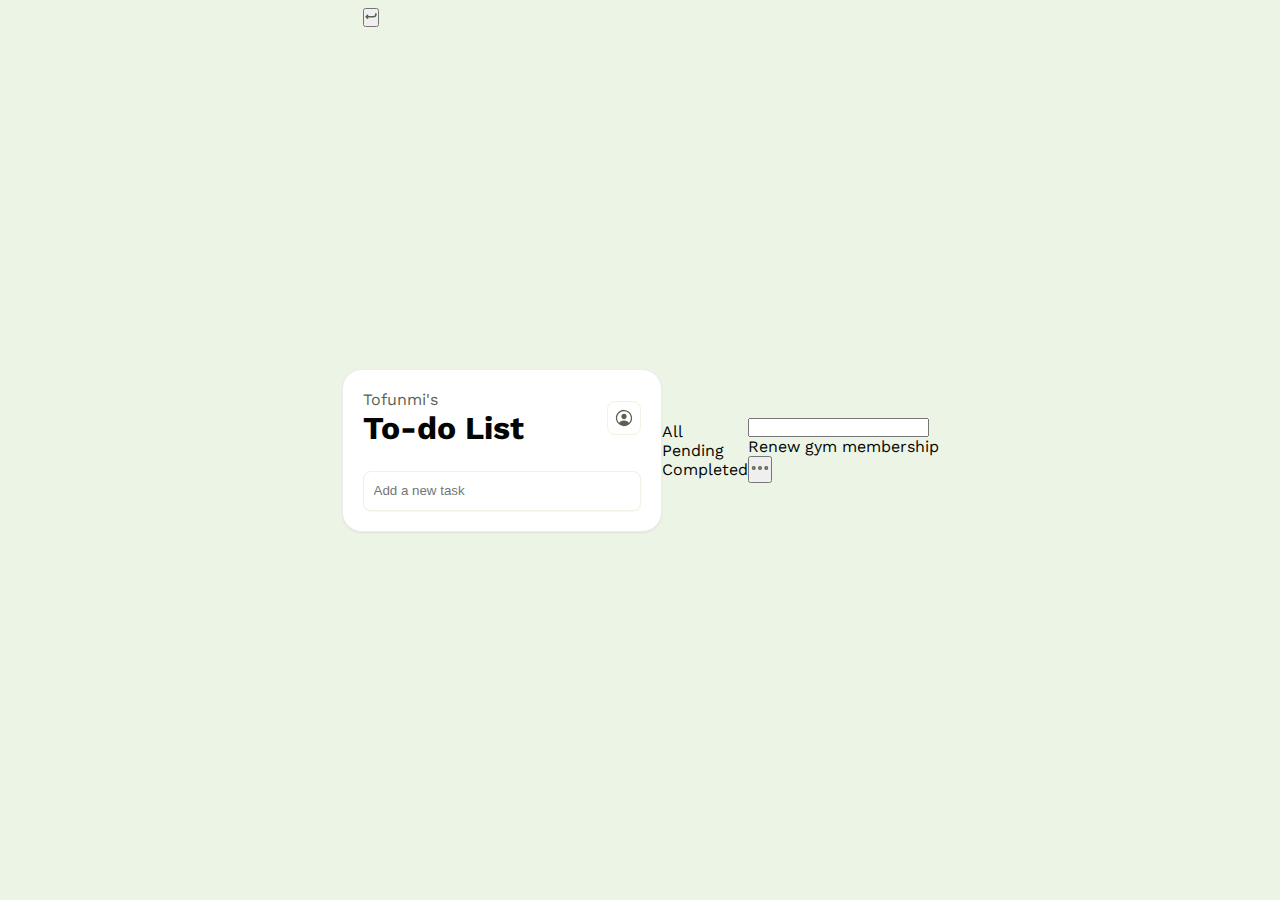
==== index.html @ c7def02f "Initial commit" ====
<!DOCTYPE html>
<html>

<head>
  <meta charset="utf-8">
  <meta name="viewport" content="width=device-width">
  <title>replit</title>
  <link href="style.css" rel="stylesheet" type="text/css" />
</head>

<body>
  <div class="container">
    <div class="header">
      <div id="user">
        <p class="username"><span id="name">Tofunmi</span>'s</p>
        <h1>To-do List</h1>
      </div>
      <div id="profile">
        <img src="/svgs/profile.svg" alt="profile">
      </div>
    </div>
    <di3wq  v class="new-task">
      <input type="text" placeholder="Add a new task">
      <button id="submit" type="submit">
        <img src="/svgs/return.svg">
      </button>
    </div>
    <div class="tab-container">
      <div class="tab">All</div>
      <div class="tab">Pending</div>
      <div class="tab">Completed</div>
    </div>
    <div class="task-list">
      <div class="task">
        <input type="check" id="task1">
        <label for="task1">
          <p>Renew gym membership</p>
        </label>
        <button class="task-options">
          <img src="svgs/options1.svg" alt="options">
        </button>
      </div>
    </div>
  </div>
  <script src="script.js"></script>

  <!--
  This script places a badge on your repl's full-browser view back to your repl's cover
  page. Try various colors for the theme: dark, light, red, orange, yellow, lime, green,
  teal, blue, blurple, magenta, pink!
  -->
  <script src="https://replit.com/public/js/replit-badge-v2.js" theme="dark" position="bottom-right"></script>
</body>

</html>
---- style.css ----
@import url('https://fonts.googleapis.com/css2?family=Work+Sans:wght@400;500;700&display=swap');

html {
  height: 100%;
  width: 100%;
  font-family: 'Work Sans', sans-serif;
}

* {
  margin: 0;
  padding: 0;
  box-sizing: border-box;
}

body {
  background-color: #ECF4E6;
  display: flex;
  align-items: center !important;
  justify-content: center;
  color: #030502;
  height: 100vh;
}

.container {
  display: flex;
  flex-direction: column;
  gap: 1.5rem;
  padding: 20px;
  border-radius: 20px;
  border: 1px solid rgba(3, 5, 2, 0.07);
  background: #FFF;
  box-shadow: 0px 1px 2px 0px rgba(3, 5, 2, 0.07);
  min-width: 320px;
}

.header {
  display: flex;
  justify-content: space-between;
  align-items: center;
}

.user {
  display: flex;
  flex-direction: column;
  gap: .5rem;
  align-items: center;
}

.username {
  color: #596250;
}

#profile {
  display: flex;
  padding: 6px;
  align-items: flex-start;
  gap: 8px;
  border-radius: 8px;
  border: 1px solid #ECF4E6;
  background: #FFF;
}

input[type=text] {
  display: flex;
  width: 100%;
  height: 2.5rem;
  padding: 10px;
  justify-content: flex-start;
  align-items: center;
  border-radius: 8px;
  border: 1px solid #ECF4E6;
  background: #FFF;
  box-shadow: 0px 1px 2px 0px rgba(3, 5, 2, 0.04);
}

.new-task {
  display: inline-block;
}

#submit {
  position: absolute;
  top: 8px;
}
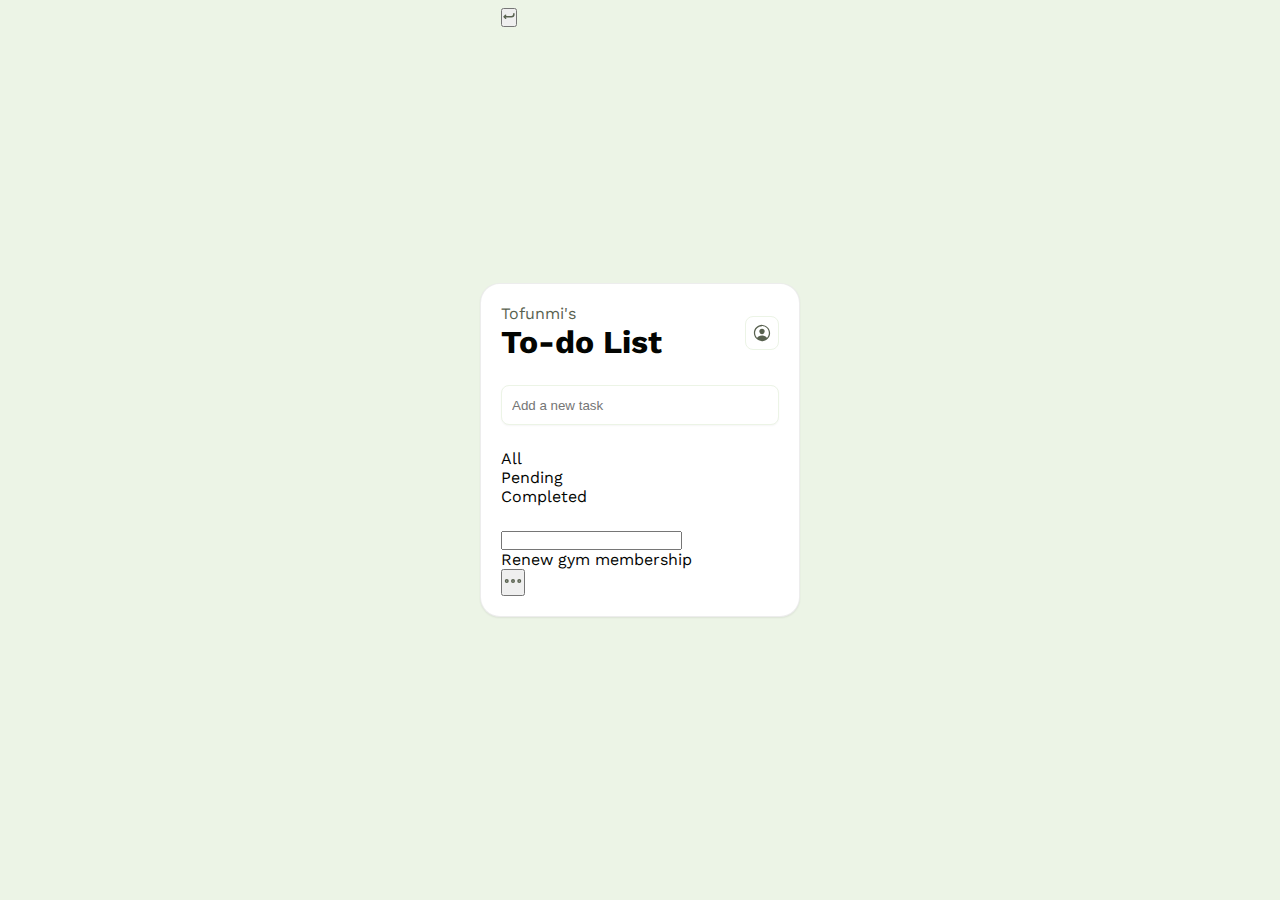
==== commit ddbdcf0a: "Publishing main branch" ====
--- a/index.html
+++ b/index.html
@@ -19,7 +19,7 @@
         <img src="/svgs/profile.svg" alt="profile">
       </div>
     </div>
-    <di3wq  v class="new-task">
+    <div class="new-task">
       <input type="text" placeholder="Add a new task">
       <button id="submit" type="submit">
         <img src="/svgs/return.svg">
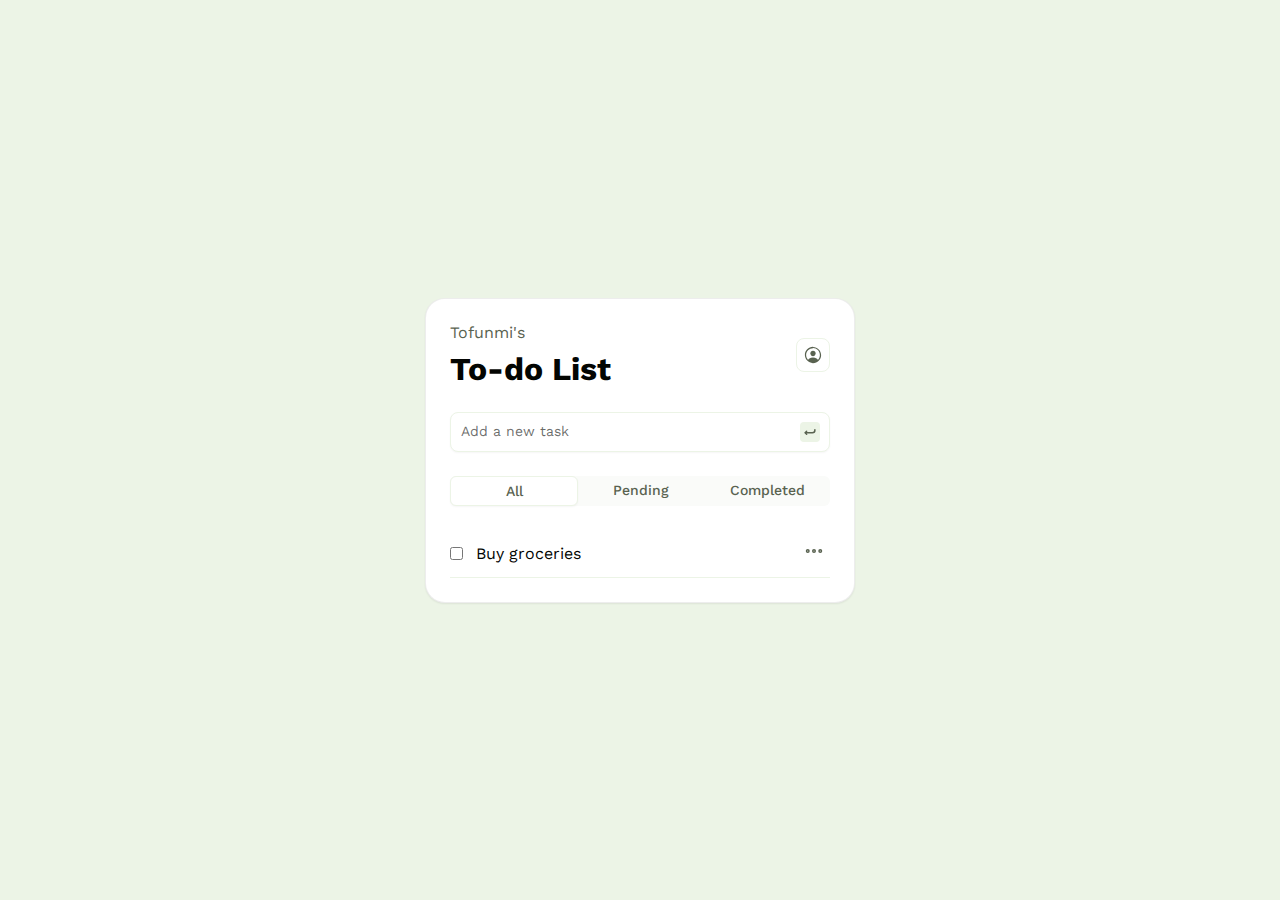
==== commit c5a435b3: "added functionality" ====
--- a/index.html
+++ b/index.html
@@ -11,7 +11,7 @@
 <body>
   <div class="container">
     <div class="header">
-      <div id="user">
+      <div class="user">
         <p class="username"><span id="name">Tofunmi</span>'s</p>
         <h1>To-do List</h1>
       </div>
@@ -26,19 +26,19 @@
       </button>
     </div>
     <div class="tab-container">
-      <div class="tab">All</div>
-      <div class="tab">Pending</div>
-      <div class="tab">Completed</div>
+      <span id="all" class="tab active">All</span>
+      <span id="pending" class="tab">Pending</span>
+      <span id="completed" class="tab">Completed</span>
     </div>
-    <div class="task-list">
+    <div id="task-list" class="task-list">
       <div class="task">
-        <input type="check" id="task1">
-        <label for="task1">
-          <p>Renew gym membership</p>
+        <label for="task2">
+          <input type="checkbox" id="task2">
+          <p>Buy groceries</p>
         </label>
-        <button class="task-options">
+        <div class="task-options">
           <img src="svgs/options1.svg" alt="options">
-        </button>
+        </div>
       </div>
     </div>
   </div>
--- a/style.css
+++ b/style.css
@@ -25,12 +25,14 @@
   display: flex;
   flex-direction: column;
   gap: 1.5rem;
-  padding: 20px;
+  padding: 1.5rem;
   border-radius: 20px;
   border: 1px solid rgba(3, 5, 2, 0.07);
   background: #FFF;
   box-shadow: 0px 1px 2px 0px rgba(3, 5, 2, 0.07);
+  width: 70%;
   min-width: 320px;
+  max-width: 430px;
 }
 
 .header {
@@ -43,7 +45,6 @@
   display: flex;
   flex-direction: column;
   gap: .5rem;
-  align-items: center;
 }
 
 .username {
@@ -73,11 +74,120 @@
   box-shadow: 0px 1px 2px 0px rgba(3, 5, 2, 0.04);
 }
 
+input[type=text]::placeholder {
+  color: rgba(3, 5, 2, 0.60);;
+  font-size: 14px;
+  font-family: 'Work Sans', sans-serif;
+}
+
+input[type=text]:focus {
+  outline: 3px solid #596250;
+}
+
 .new-task {
-  display: inline-block;
+  display: flex;
+  position: relative;
 }
 
 #submit {
   position: absolute;
-  top: 8px;
+  top: 10px;
+  left: calc(100% - 1.25rem - 10px);
+  display: flex;
+  width: 1.25rem;
+  height: 1.25rem;
+  padding: 4px;
+  align-items: center;
+  gap: 8px;
+  border-radius: 4px;
+  background: #ECF4E6;
+  border: none;
+}
+
+.tab-container {
+  display: flex;
+  width: 100%;
+  border-radius: 6px;
+  background: #FAFBF9;
+}
+
+.tab {
+  flex: 1;
+  display: flex;
+  justify-content: center;
+  padding: 6px 8px;
+  border-radius: 6px;
+  font-size: 14px;
+  font-weight: 500;
+  cursor: pointer;
+  color: #596250;
+}
+
+.tab.active {
+  border: 1px solid #ECF4E6;
+  background: #FFF;
+  box-shadow: 0px 1px 2px 0px rgba(3, 5, 2, 0.04);
+}
+
+.task-list {
+  display: flex;
+  flex-direction: column;
+  position: relative;
+}
+
+.task {
+  display: flex;
+  height: 3rem;
+  justify-content: space-between;
+  border-bottom: 1px solid #ECF4E6;
+  align-items: center;
+}
+
+.task:hover {
+  color: #596250;
+}
+
+label {
+  display: flex;
+  align-items: center;
+  gap: .8rem;
+}
+
+.task-options {
+  border-radius: 6px;
+  cursor: pointer;
+  padding: 6px;
+}
+
+.task-options:hover {
+  background: rgba(236, 244, 230, 0.7);
+}
+
+.options-menu {
+  position: absolute;
+  right: 0;
+  display: flex;
+  flex-direction: column;
+  border-radius: 12px;
+  border: 1px solid rgba(3, 5, 2, 0.07);
+  background: #FFF;
+  box-shadow: 0px 1px 2px 0px rgba(3, 5, 2, 0.07),0px 3px 6px 0px rgba(3, 5, 2, 0.03);
+  overflow: hidden;
+}
+
+.option {
+  padding: 1rem;
+  display: flex;
+  gap: 0.5rem;
+  background: #fff;
+  min-width: 160px;
+  align-items: center;
+}
+
+.option:hover {
+  background: rgba(236, 244, 230, 0.3);
+}
+
+div.delete {
+  color: #C64E3D;
 }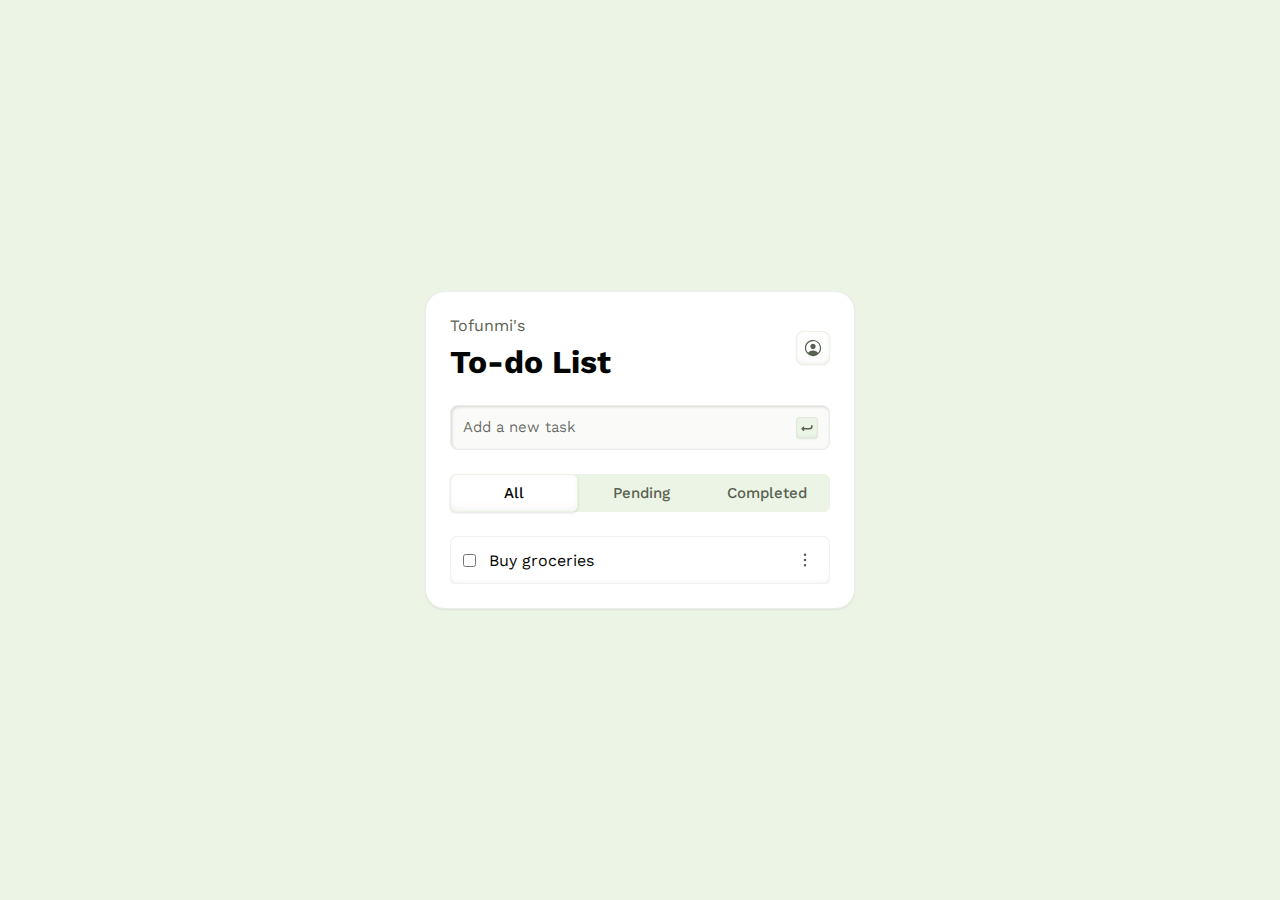
==== commit 3626c9c4: "Event listeners" ====
--- a/index.html
+++ b/index.html
@@ -4,7 +4,7 @@
 <head>
   <meta charset="utf-8">
   <meta name="viewport" content="width=device-width">
-  <title>replit</title>
+  <title>To-do</title>
   <link href="style.css" rel="stylesheet" type="text/css" />
 </head>
 
@@ -37,7 +37,7 @@
           <p>Buy groceries</p>
         </label>
         <div class="task-options">
-          <img src="svgs/options1.svg" alt="options">
+          <img class="options-icon" src="svgs/options1.svg" alt="options">
         </div>
       </div>
     </div>
--- a/style.css
+++ b/style.css
@@ -59,29 +59,29 @@
   border-radius: 8px;
   border: 1px solid #ECF4E6;
   background: #FFF;
+  box-shadow: 0px -2px 3px 0px rgba(89, 98, 80, 0.05) inset, 0px -6px 8px 0px rgba(89, 98, 80, 0.02) inset, 0px 1px 2px 0px rgba(3, 5, 2, 0.04), 0px 0px 1px 0px rgba(3, 5, 2, 0.09);
 }
 
 input[type=text] {
   display: flex;
   width: 100%;
-  height: 2.5rem;
-  padding: 10px;
-  justify-content: flex-start;
-  align-items: center;
+  height: 2.8rem;
+  padding: 12px;
   border-radius: 8px;
-  border: 1px solid #ECF4E6;
-  background: #FFF;
-  box-shadow: 0px 1px 2px 0px rgba(3, 5, 2, 0.04);
+  border: 1px solid rgba(89, 98, 80, 0.09);
+  background: #FAFBF9;
+  box-shadow: 1px 1px 3px 0px rgba(3, 5, 2, 0.15) inset;
 }
 
 input[type=text]::placeholder {
   color: rgba(3, 5, 2, 0.60);;
-  font-size: 14px;
+  font-size: 15px;
   font-family: 'Work Sans', sans-serif;
 }
 
 input[type=text]:focus {
   outline: 3px solid #596250;
+  box-shadow: none;
 }
 
 .new-task {
@@ -91,60 +91,88 @@
 
 #submit {
   position: absolute;
-  top: 10px;
-  left: calc(100% - 1.25rem - 10px);
-  display: flex;
-  width: 1.25rem;
-  height: 1.25rem;
+  top: 12px;
+  left: calc(100% - 1.4rem - 12px);
+  display: flex;
+  width: 1.4rem;
+  height: 1.4rem;
   padding: 4px;
   align-items: center;
   gap: 8px;
   border-radius: 4px;
+  border: 1px solid rgba(89, 98, 80, 0.07);
   background: #ECF4E6;
-  border: none;
+  box-shadow: 0px -2px 2px 0px rgba(89, 98, 80, 0.06) inset, 0px 2px 3px 0px rgba(255, 255, 255, 0.10) inset, 0px 1px 2px 0px rgba(3, 5, 2, 0.04);
+  transition: all .2s ease-in-out;
+}
+
+#submit:hover {
+  scale: 1.3;
+  cursor: pointer;
+}
+
+#submit:active {
+  background: #ECF4E6;
+  box-shadow: none;
 }
 
 .tab-container {
   display: flex;
   width: 100%;
   border-radius: 6px;
-  background: #FAFBF9;
+  background: #ECF4E6;
 }
 
 .tab {
   flex: 1;
   display: flex;
   justify-content: center;
+  align-items: center;
   padding: 6px 8px;
   border-radius: 6px;
-  font-size: 14px;
+  font-size: 15px;
   font-weight: 500;
   cursor: pointer;
   color: #596250;
+  height: 2.4rem;
 }
 
 .tab.active {
+  color: #030502;
   border: 1px solid #ECF4E6;
   background: #FFF;
-  box-shadow: 0px 1px 2px 0px rgba(3, 5, 2, 0.04);
+  box-shadow: 0px 1px 2px 0px rgba(3, 5, 2, 0.04), 0px 1px 3px 0px rgba(3, 5, 2, 0.09), 0px -2px 4px 0px rgba(89, 98, 80, 0.05) inset, 0px -6px 9px 0px rgba(89, 98, 80, 0.02) inset;
 }
 
 .task-list {
   display: flex;
   flex-direction: column;
   position: relative;
+  gap: .8rem;
+  max-height: 24rem;
+  overflow: scroll;
 }
 
 .task {
   display: flex;
   height: 3rem;
   justify-content: space-between;
-  border-bottom: 1px solid #ECF4E6;
-  align-items: center;
+  align-items: center;
+  border-radius: 8px;
+  padding: 8px 8px 8px 12px;
+  border: 1px solid rgba(89, 98, 80, 0.08);
+  background: #FFF;
+  box-shadow: 0px -2px 3px 0px rgba(89, 98, 80, 0.04) inset, 0px 1px 3px 0px rgba(3, 5, 2, 0.09);
 }
 
 .task:hover {
   color: #596250;
+  background: rgba(236, 244, 230, 0.25);
+  
+}
+
+.task:active {
+  box-shadow: none;
 }
 
 label {
@@ -157,6 +185,9 @@
   border-radius: 6px;
   cursor: pointer;
   padding: 6px;
+  display: flex;
+  align-items: center;
+  position: relative;
 }
 
 .task-options:hover {
@@ -166,6 +197,7 @@
 .options-menu {
   position: absolute;
   right: 0;
+  top: 2rem;
   display: flex;
   flex-direction: column;
   border-radius: 12px;
@@ -173,6 +205,7 @@
   background: #FFF;
   box-shadow: 0px 1px 2px 0px rgba(3, 5, 2, 0.07),0px 3px 6px 0px rgba(3, 5, 2, 0.03);
   overflow: hidden;
+  z-index: 2;
 }
 
 .option {
@@ -190,4 +223,9 @@
 
 div.delete {
   color: #C64E3D;
-}+}
+
+.checked {
+  text-decoration: line-through;
+  color: #596250;
+}
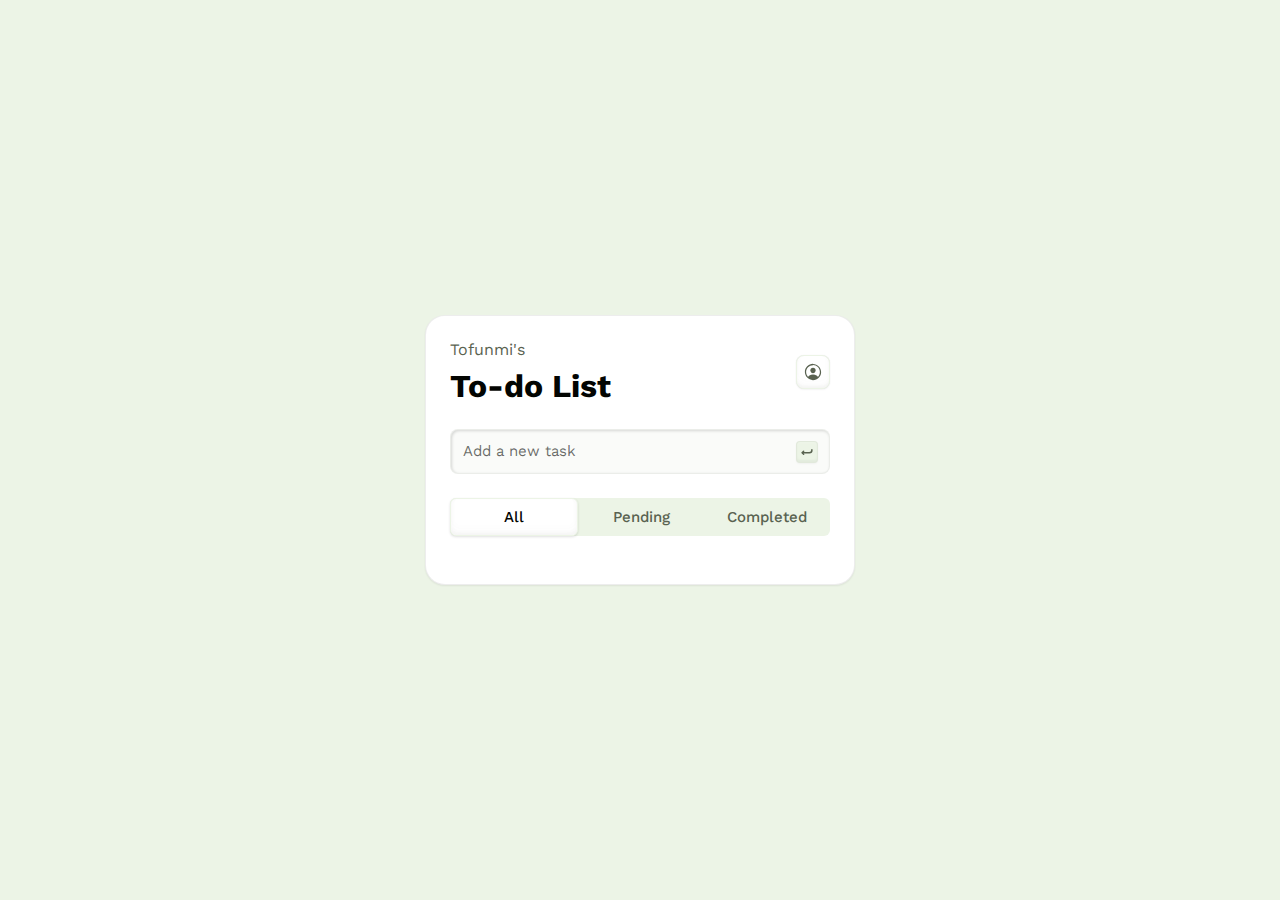
==== commit 1253aea6: "testing out animations/structures for options menu" ====
--- a/index.html
+++ b/index.html
@@ -31,15 +31,7 @@
       <span id="completed" class="tab">Completed</span>
     </div>
     <div id="task-list" class="task-list">
-      <div class="task">
-        <label for="task2">
-          <input type="checkbox" id="task2">
-          <p>Buy groceries</p>
-        </label>
-        <div class="task-options">
-          <img class="options-icon" src="svgs/options1.svg" alt="options">
-        </div>
-      </div>
+      
     </div>
   </div>
   <script src="script.js"></script>
--- a/style.css
+++ b/style.css
@@ -66,7 +66,7 @@
   display: flex;
   width: 100%;
   height: 2.8rem;
-  padding: 12px;
+  padding: 12px 48px 12px 12px;
   border-radius: 8px;
   border: 1px solid rgba(89, 98, 80, 0.09);
   background: #FAFBF9;
@@ -107,7 +107,7 @@
 }
 
 #submit:hover {
-  scale: 1.3;
+  scale: 1.25;
   cursor: pointer;
 }
 
@@ -137,6 +137,10 @@
   height: 2.4rem;
 }
 
+.tab:hover {
+  background: rgba(0, 0, 0, 0.03);
+}
+
 .tab.active {
   color: #030502;
   border: 1px solid #ECF4E6;
@@ -150,25 +154,31 @@
   position: relative;
   gap: .8rem;
   max-height: 24rem;
-  overflow: scroll;
+  overflow-y: scroll;
 }
 
 .task {
   display: flex;
-  height: 3rem;
   justify-content: space-between;
   align-items: center;
   border-radius: 8px;
-  padding: 8px 8px 8px 12px;
+  padding: 8px 8px 8px 14px;
   border: 1px solid rgba(89, 98, 80, 0.08);
   background: #FFF;
   box-shadow: 0px -2px 3px 0px rgba(89, 98, 80, 0.04) inset, 0px 1px 3px 0px rgba(3, 5, 2, 0.09);
 }
 
+.task p {
+  line-height: 20px;
+}
+
+.task p:hover {
+  color: #596250;
+}
+
 .task:hover {
-  color: #596250;
+  
   background: rgba(236, 244, 230, 0.25);
-  
 }
 
 .task:active {
@@ -196,9 +206,9 @@
 
 .options-menu {
   position: absolute;
+  display: flex;
   right: 0;
-  top: 2rem;
-  display: flex;
+  top: 100%;
   flex-direction: column;
   border-radius: 12px;
   border: 1px solid rgba(3, 5, 2, 0.07);
@@ -206,6 +216,7 @@
   box-shadow: 0px 1px 2px 0px rgba(3, 5, 2, 0.07),0px 3px 6px 0px rgba(3, 5, 2, 0.03);
   overflow: hidden;
   z-index: 2;
+  transition: all .3s ease-in-out;
 }
 
 .option {
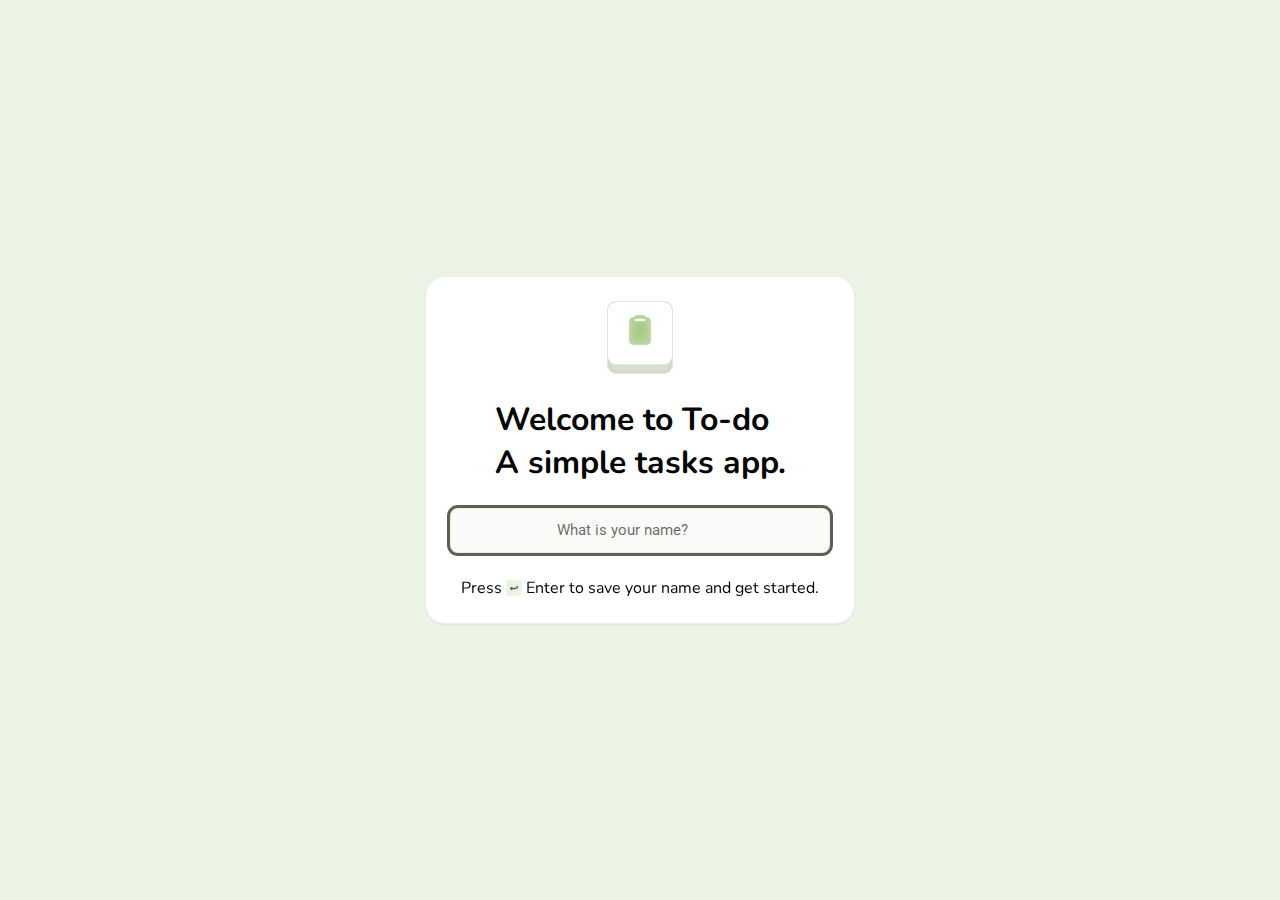
==== commit 213a3919: "Home page, getUser and user menu" ====
--- a/index.html
+++ b/index.html
@@ -5,36 +5,23 @@
   <meta charset="utf-8">
   <meta name="viewport" content="width=device-width">
   <title>To-do</title>
-  <link href="style.css" rel="stylesheet" type="text/css" />
+  <link href="index.css" rel="stylesheet" type="text/css" />
 </head>
 
 <body>
   <div class="container">
     <div class="header">
-      <div class="user">
-        <p class="username"><span id="name">Tofunmi</span>'s</p>
-        <h1>To-do List</h1>
+      <div class="app-icon">
+        <div>
+          <img src='svgs/app-icon.svg'>
+        </div>
       </div>
-      <div id="profile">
-        <img src="/svgs/profile.svg" alt="profile">
-      </div>
+      <h1>Welcome to To-do<br> A simple tasks app.</h1>
     </div>
-    <div class="new-task">
-      <input type="text" placeholder="Add a new task">
-      <button id="submit" type="submit">
-        <img src="/svgs/return.svg">
-      </button>
-    </div>
-    <div class="tab-container">
-      <span id="all" class="tab active">All</span>
-      <span id="pending" class="tab">Pending</span>
-      <span id="completed" class="tab">Completed</span>
-    </div>
-    <div id="task-list" class="task-list">
-      
-    </div>
+    <input type="text" id="name" placeholder="What is your name?">
+    <span class="tip">Press <img src="svgs/return-icon.svg"> Enter to save your name and get started.</span>
   </div>
-  <script src="script.js"></script>
+  <script src="index.js"></script>
 
   <!--
   This script places a badge on your repl's full-browser view back to your repl's cover
--- a/index.css
+++ b/index.css
@@ -0,0 +1,108 @@
+@import url('https://fonts.googleapis.com/css2?family=Roboto:wght@400;500;700&display=swap');
+@import url('https://fonts.googleapis.com/css2?family=Nunito:wght@400;500;700&display=swap');
+
+
+html {
+  height: 100%;
+  width: 100%;
+  font-family: 'Nunito', sans-serif;
+}
+
+* {
+  margin: 0;
+  padding: 0;
+  box-sizing: border-box;
+}
+
+body {
+  background-color: #ECF4E6;
+  display: flex;
+  align-items: center !important;
+  justify-content: center;
+  color: #030502;
+  height: 100vh;
+}
+
+.container {
+  display: flex;
+  flex-direction: column;
+  gap: 1.5rem;
+  padding: 1.5rem;
+  border-radius: 20px;
+  border: 1px solid rgba(3, 5, 2, 0.07);
+  background: #FFF;
+  box-shadow: 0px 1px 2px 0px rgba(3, 5, 2, 0.07);
+  width: 70%;
+  min-width: 320px;
+  max-width: 430px;
+}
+
+.header {
+  display: flex;
+  flex-direction: column;
+  justify-content: center;
+  align-items: center;
+  gap: 1.5rem;
+}
+
+.welcome-text {
+  display: flex;
+  flex-direction: column;
+  gap: 8px;
+  text-align: center;
+}
+
+.app-icon {
+  background-color: #ECF4E6;
+  border-radius: 9px;
+  border: 1px solid rgba(89, 98, 80, 0.08);
+  box-shadow: 0px -2px 8px 0px rgba(3, 5, 2, 0.17) inset;
+  overflow: hidden;
+  padding-bottom: 8px;
+}
+
+.app-icon > div {
+  background-color: #fff;
+  padding: 12px 16px;
+  border-radius: 8px;
+  border-bottom: 1px solid rgba(95, 144, 60, 0.20);
+  box-shadow: 0px 1px 8px 0px rgba(3, 5, 2, 0.12), 0px 4px 4px 0px rgba(220, 238, 206, 0.25);
+  box-sizing: border-box;
+}
+
+.welcome-text > p {
+  color: rgba(3, 5, 2, 0.60);;
+}
+
+input[type=text] {
+  display: flex;
+  width: 100%;
+  height: 2.8rem;
+  padding: 12px 48px 12px 12px;
+  border-radius: 8px;
+  border: 1px solid rgba(89, 98, 80, 0.09);
+  background: #FAFBF9;
+  box-shadow: 1px 1px 3px 0px rgba(3, 5, 2, 0.15) inset;
+  text-align: center;
+}
+
+input[type=text]::placeholder {
+  color: rgba(3, 5, 2, 0.60);;
+  font-size: 15px;
+  font-family: 'Roboto', sans-serif;
+  
+}
+
+input[type=text]:focus {
+  outline: 3px solid #596250;
+  box-shadow: none;
+}
+
+
+.tip {
+  display: flex;
+  gap: 4px;
+  align-items: center;
+  width: 100%;
+  justify-content: center;
+}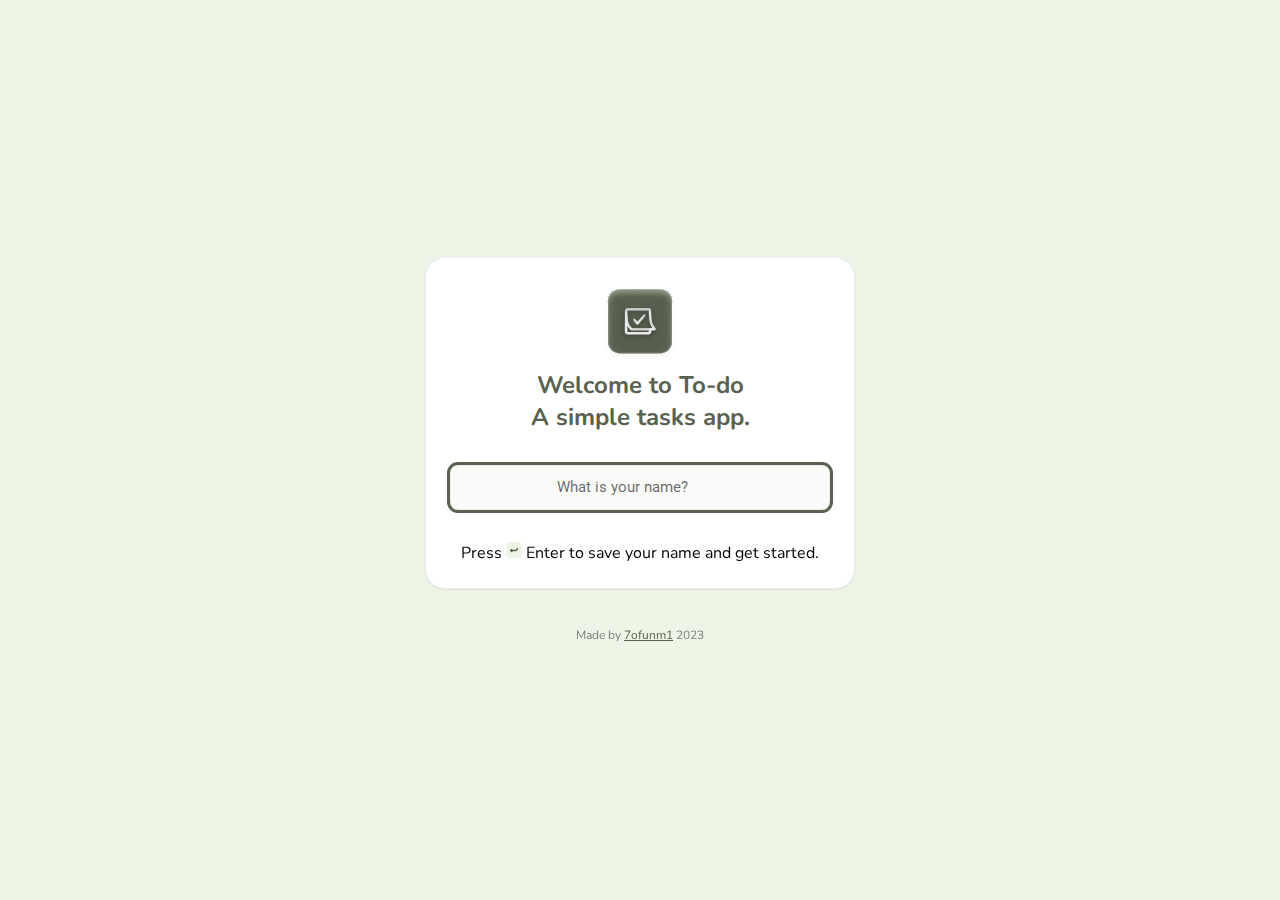
==== commit e898971b: "completer user menu. Redid the landing, added new icons." ====
--- a/index.html
+++ b/index.html
@@ -16,11 +16,14 @@
           <img src='svgs/app-icon.svg'>
         </div>
       </div>
-      <h1>Welcome to To-do<br> A simple tasks app.</h1>
+      <h1>Welcome to To-do <br>A simple tasks app.</h1>
     </div>
     <input type="text" id="name" placeholder="What is your name?">
     <span class="tip">Press <img src="svgs/return-icon.svg"> Enter to save your name and get started.</span>
   </div>
+  <span class='signature'>
+    <p>Made by <a href="https:www.tofunmiadewuyi.com">7ofunm1</a> 2023</p>
+  </span>
   <script src="index.js"></script>
 
   <!--
--- a/index.css
+++ b/index.css
@@ -21,12 +21,13 @@
   justify-content: center;
   color: #030502;
   height: 100vh;
+  flex-direction: column;
 }
 
 .container {
   display: flex;
   flex-direction: column;
-  gap: 1.5rem;
+  gap: 2rem 1.5rem;
   padding: 1.5rem;
   border-radius: 20px;
   border: 1px solid rgba(3, 5, 2, 0.07);
@@ -42,37 +43,15 @@
   flex-direction: column;
   justify-content: center;
   align-items: center;
-  gap: 1.5rem;
+  gap: 0px;
 }
 
-.welcome-text {
-  display: flex;
-  flex-direction: column;
-  gap: 8px;
+h1 {
+  font-size: 24px;
   text-align: center;
+  color: #596250;
 }
 
-.app-icon {
-  background-color: #ECF4E6;
-  border-radius: 9px;
-  border: 1px solid rgba(89, 98, 80, 0.08);
-  box-shadow: 0px -2px 8px 0px rgba(3, 5, 2, 0.17) inset;
-  overflow: hidden;
-  padding-bottom: 8px;
-}
-
-.app-icon > div {
-  background-color: #fff;
-  padding: 12px 16px;
-  border-radius: 8px;
-  border-bottom: 1px solid rgba(95, 144, 60, 0.20);
-  box-shadow: 0px 1px 8px 0px rgba(3, 5, 2, 0.12), 0px 4px 4px 0px rgba(220, 238, 206, 0.25);
-  box-sizing: border-box;
-}
-
-.welcome-text > p {
-  color: rgba(3, 5, 2, 0.60);;
-}
 
 input[type=text] {
   display: flex;
@@ -100,9 +79,18 @@
 
 
 .tip {
+  text-align: center;
+  width: 100%;
+}
+
+.signature {
   display: flex;
-  gap: 4px;
-  align-items: center;
-  width: 100%;
-  justify-content: center;
+  color: rgba(0, 0, 0, 0.5);
+  font-size: 12px;
+  text-align: center;
+  margin-top: 3%;
+}
+
+a {
+  color: #596250;
 }